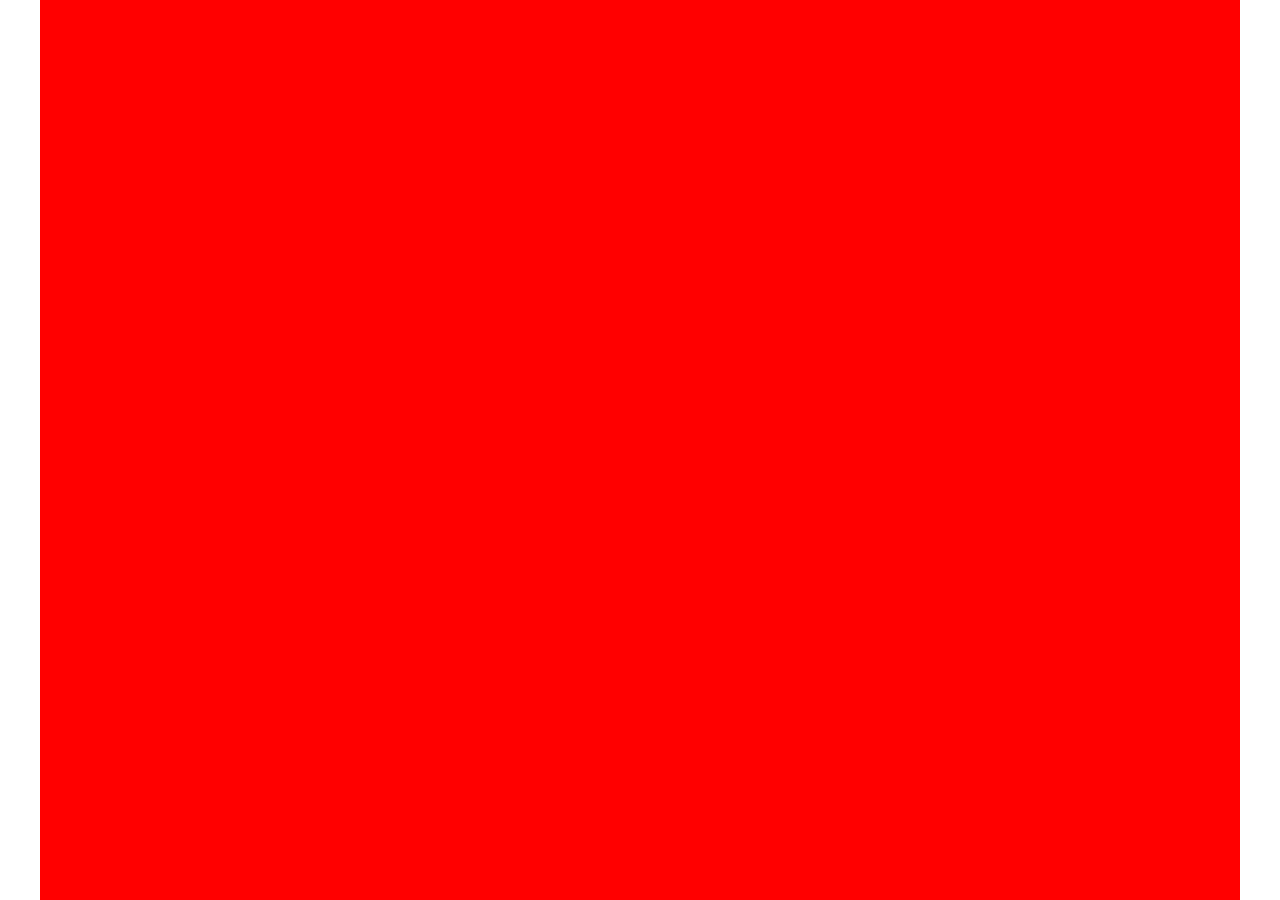
==== tesla/index.html @ 0b1d0485 "start-project" ====
<!DOCTYPE html>
<html lang="en">
<head>
  <meta charset="UTF-8">
  <meta name="viewport" content="width=device-width, initial-scale=1.0">
  <meta http-equiv="X-UA-Compatible" content="ie=edge">
  <title>Document</title>
  <link rel="stylesheet" href="css/reset.css">
  <link rel="stylesheet" href="css/style.css">
</head>
<body>
  <div class="container">
    <div class="memes"></div>
  </div>

  <script src="https://ajax.googleapis.com/ajax/libs/jquery/3.4.1/jquery.min.js"></script>
  <script src="js/main.js"></script>
</body>
</html>
---- tesla/css/style.css ----
@font-face {
  font-family: 'RobotoCondensedRegular';
  src: local("RobotoCondensedRegular"), local("RobotoCondensedRegular"), url("/font/Robotocondensed.woff2") format("woff2"), url("/font/Robotocondensed.woff") format("woff"), url("/font/Robotocondensed.ttf") format("truetype");
  font-weight: 400;
  font-style: normal;
}

@font-face {
  font-family: 'Robotocondensedbold';
  src: local("Robotocondensedbold"), local("Robotocondensedbold"), url("/font/Robotocondensedbold.woff2") format("woff2"), url("/font/Robotocondensedbold.woff") format("woff"), url("/font/Robotocondensedbold.ttf") format("truetype");
  font-weight: 700;
  font-style: normal;
}

body {
  margin: 0 auto;
}

p {
  font-family: RobotoCondensedRegular;
  font-size: 24px;
}

h1 {
  font-family: RobotoCondensedRegular;
  font-size: 4rem;
}

h2 {
  font-family: RobotoCondensedRegular;
  font-size: 1.5rem;
  line-height: 42px;
}

.container {
  max-width: 1200px;
  width: 100%;
  padding: 0 15px;
  margin: 0 auto;
}

.memes {
  width: 100%;
  height: 100vh;
  background: red;
}
/*# sourceMappingURL=style.css.map */
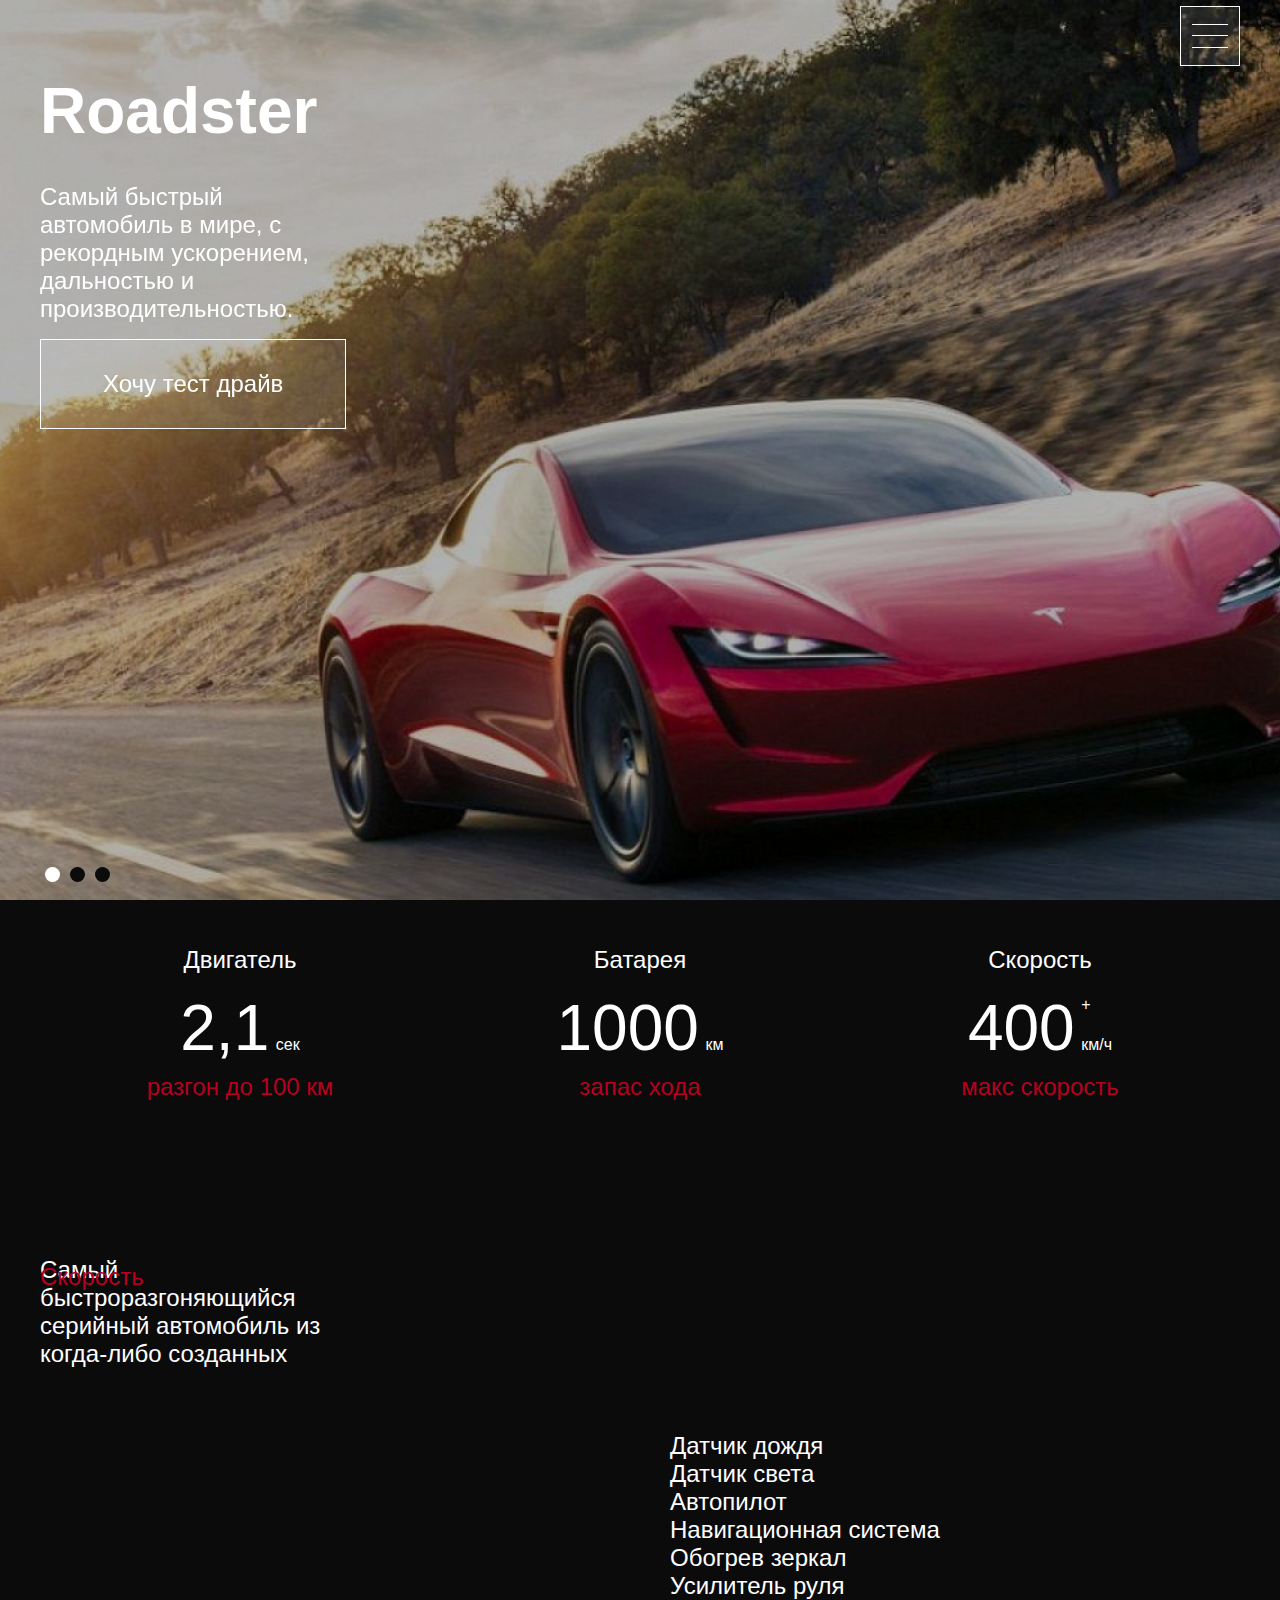
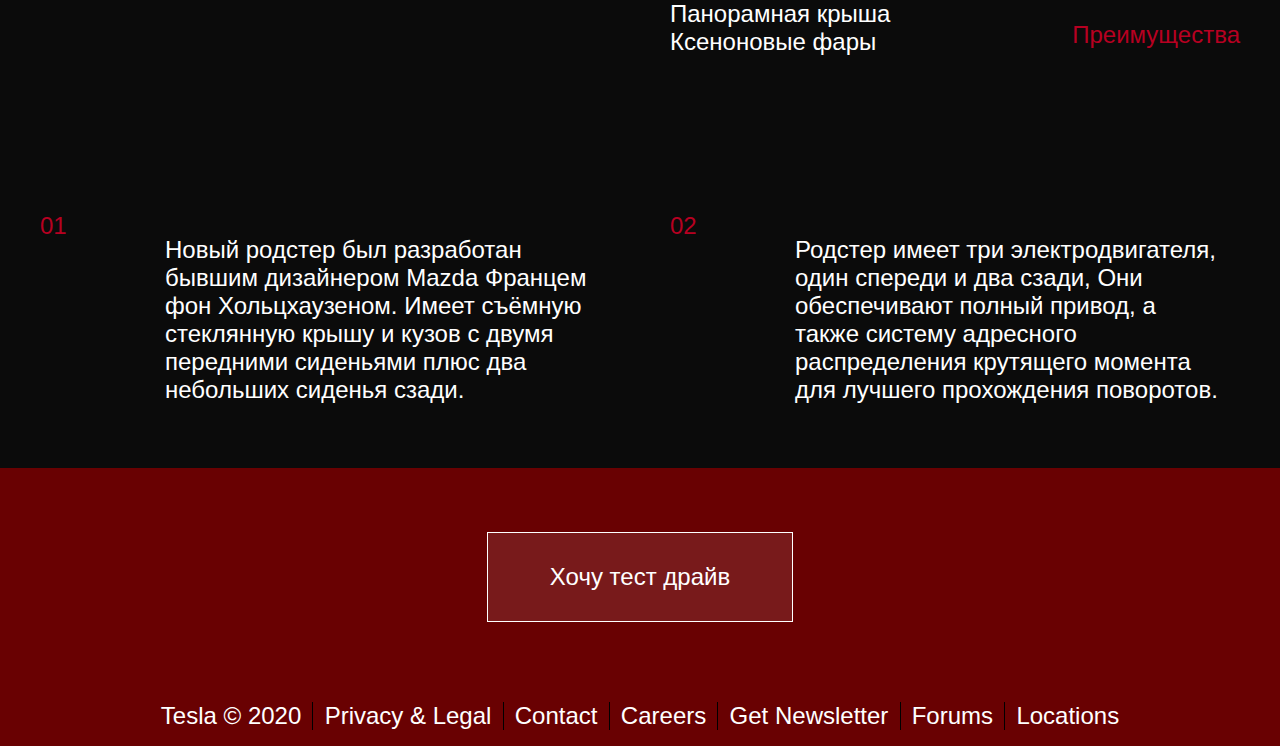
==== commit 16b08698: "production" ====
--- a/tesla/index.html
+++ b/tesla/index.html
@@ -7,13 +7,199 @@
   <title>Document</title>
   <link rel="stylesheet" href="css/reset.css">
   <link rel="stylesheet" href="css/style.css">
+  <link rel="stylesheet" href="css/slick.css">
 </head>
 <body>
-  <div class="container">
-    <div class="memes"></div>
-  </div>
+  <header class="header">
+    <div class="container">
+      <div class="header-top">
+        <div class="logo">
+          <a href="#">
+            <img src="/images/лого.png" alt="" class="logo-image">
+          </a>
+        </div>
+        <div class="header-btn" id="menu-btn">
+          <span>
+          </span>
+        </div>
+
+      </div>
+      <div class="header-content">
+        <h1 class="header-content__title">
+          Roadster
+        </h1>
+        <div class="header-content__text">
+          Самый быстрый автомобиль в мире, с рекордным ускорением, дальностью и производительностью.
+        </div>
+        <a href="#" class="header-content__btn">
+          Хочу тест драйв
+        </a>
+      </div>
+    </div>
+    <nav class="menu">
+      <div class="container">
+        <div class=""></div>
+        <div class="menu-list">
+          <ul>
+            <li><a href="#">Узнать цену</a></li>
+            <li><a href="#">Характеристики</a></li>
+            <li><a href="#">Тест Драйв</a></li>
+            <li><a href="#">Новости</a></li>
+            <li><a href="#">Контакты</a></li>
+          </ul>
+        </div>
+        
+      </div>
+    </nav>
+  </header>
+  <section class="slider-top">
+    <div class="slider">
+      <div class="slider__item" style="background-image: url(images/slide-1.png);"></div>
+      <div class="slider__item" style="background-image: url(images/slide-2.png);"></div>
+      <div class="slider__item" style="background-image: url(images/slide-3.png);"></div>
+    </div>
+  </section>
+  <section class="statistics">
+    <div class="container">
+      <div class="statistics-items">
+        <div class="statistics-item">
+          <div class="statistics-item__title">
+            Двигатель
+          </div>
+          <div class="statistics-item__num">
+            2,1 <span>сек</span> 
+          </div>
+          <div class="statistics-item__description">
+            разгон до 100 км
+          </div>
+        </div>
+        <div class="statistics-item">
+          <div class="statistics-item__title">
+            Батарея
+          </div>
+          <div class="statistics-item__num">
+            1000 <span>км</span>
+          </div>
+          <div class="statistics-item__description">
+            запас хода
+          </div>
+        </div>
+        <div class="statistics-item">
+          <div class="statistics-item__title">
+            Скорость
+          </div>
+          <div class="statistics-item__num statistics-item__num--speed">
+            400 <span>км/ч</span>
+          </div>
+          <div class="statistics-item__description">
+            макс скорость
+          </div>
+        </div>
+      </div>
+    </div>
+  </section>
+
+  <section class="video">
+    <div class="container">
+      <img src="/images/video.png" alt="">
+    </div>
+  </section>
+
+  <section class="advantages">
+    <div class="container">
+      <div class="advantages-inner">
+        <div class="advantages-inner__row">
+          <div class="advantages-descr">
+            <div class="advantages__title">
+              Скорость
+            </div>
+            <div class="advantages__text">
+              Самый 
+              быстроразгоняющийся 
+              серийный автомобиль 
+              из когда-либо созданных
+            </div>
+          </div>
+          <div class="advantages-img">
+            <img src="/images/advantages-1.png" alt="">
+          </div>
+        </div>
+        <div class="advantages-inner__row">
+          <div class="advantages-img">
+            <img src="/images/advantages-2.png" alt="">
+          </div>
+          <div class="advantages-descr">
+            <div class="advantages__text">
+              <ul>
+                <li>Датчик дождя</li>
+                <li>Датчик света</li>
+                <li>Автопилот</li>
+                <li>Навигационная система</li>
+                <li>Обогрев зеркал</li>
+                <li>Усилитель руля</li>
+                <li>Панорамная крыша</li>
+                <li>Ксеноновые фары</li>
+              </ul>
+            </div>
+            <div class="advantages__title">
+              Преимущества
+            </div>
+          </div>
+            
+        </div>
+        </div>
+      </div>
+    </div>
+  </section>
+
+  <section class="design">
+    <div class="container">
+      <div class="design__images">
+        <img src="/images/design.png" alt="">
+      </div>
+      <div class="design-row">
+        <div class="design-row__item">
+          <div class="design-row__item-num">01</div>
+          <div class="design-row__item-text">
+            Новый родстер был разработан бывшим дизайнером Mazda Францем фон Хольцхаузеном. 
+            Имеет съёмную стеклянную крышу и кузов с двумя передними сиденьями плюс два небольших сиденья сзади.
+          </div>
+        </div>
+        <div class="design-row__item">
+          <div class="design-row__item-num">02</div>
+          <div class="design-row__item-text">
+            Родстер имеет три электродвигателя, один спереди и два сзади, 
+            Они обеспечивают полный привод, а также систему адресного распределения крутящего момента для лучшего прохождения поворотов.
+          </div>
+        </div>
+      </div>
+    </div>
+  </section>
+
+  <footer class="footer">
+    <div class="container">
+      <div class="footer-btn">
+        <a href="#" class="button">
+          Хочу тест драйв
+        </a>
+      </div>
+      <ul class="footer-info">
+        <li><a href="#">Tesla © 2020</a></li>
+        <li><a href="#">Privacy & Legal</a></li>
+        <li><a href="#">Contact</a></li>
+        <li><a href="#">Careers</a></li>
+        <li><a href="#">Get Newsletter</a></li>
+        <li><a href="#">Forums</a></li>
+        <li><a href="#">Locations</a></li>
+      </ul>
+    </div>
+  </footer>
+
+
 
   <script src="https://ajax.googleapis.com/ajax/libs/jquery/3.4.1/jquery.min.js"></script>
+  <script src="js/slick.min.js"></script>
   <script src="js/main.js"></script>
+  
 </body>
 </html>--- a/tesla/css/style.css
+++ b/tesla/css/style.css
@@ -12,36 +12,588 @@
   font-style: normal;
 }
 
+* {
+  -webkit-box-sizing: border-box;
+          box-sizing: border-box;
+}
+
 body {
   margin: 0 auto;
+  background: #0B0B0B;
+  color: #fff;
+  line-height: 28px;
+  font-size: 24px;
+  font-family: RobotoCondensedRegular, sans-serif;
+}
+
+.fixed {
+  position: fixed;
+  width: 100%;
+}
+
+a {
+  color: #fff;
+  text-decoration: none;
+  cursor: pointer;
 }
 
 p {
-  font-family: RobotoCondensedRegular;
+  font-family: RobotoCondensedRegular, sans-serif;
   font-size: 24px;
 }
 
 h1 {
-  font-family: RobotoCondensedRegular;
+  font-family: Robotocondensedbold, sans-serif;
   font-size: 4rem;
+  line-height: 5rem;
 }
 
 h2 {
-  font-family: RobotoCondensedRegular;
+  font-family: Robotocondensedbold, sans-serif;
   font-size: 1.5rem;
   line-height: 42px;
 }
 
+ul {
+  list-style-type: none;
+}
+
 .container {
-  max-width: 1200px;
+  max-width: 1230px;
   width: 100%;
   padding: 0 15px;
   margin: 0 auto;
 }
 
-.memes {
-  width: 100%;
+.header {
   height: 100vh;
-  background: red;
+  position: absolute;
+  z-index: 4;
+  background-color: rgba(0, 0, 0, 0.3);
+  right: 0;
+  left: 0;
+}
+
+.myIndex {
+  z-index: 10;
+}
+
+.header-top {
+  display: -webkit-box;
+  display: -ms-flexbox;
+  display: flex;
+  -webkit-box-pack: justify;
+      -ms-flex-pack: justify;
+          justify-content: space-between;
+  -webkit-box-align: center;
+      -ms-flex-align: center;
+          align-items: center;
+}
+
+.header-top .logo {
+  padding-top: 1.5rem;
+  margin-bottom: 1.2rem;
+}
+
+@media screen and (max-width: 426px) {
+  .header-top .logo {
+    max-width: 200px;
+  }
+}
+
+.header-top .logo img {
+  width: 100%;
+}
+
+.header-top .header-btn {
+  width: 60px;
+  height: 60px;
+  border: 1px solid #fff;
+  -webkit-box-align: center;
+      -ms-flex-align: center;
+          align-items: center;
+  -webkit-box-pack: center;
+      -ms-flex-pack: center;
+          justify-content: center;
+  position: relative;
+  display: -webkit-box;
+  display: -ms-flexbox;
+  display: flex;
+  cursor: pointer;
+  background-color: rgba(255, 255, 255, 0.1);
+  -webkit-transition: all .3s ease-in-out;
+  transition: all .3s ease-in-out;
+}
+
+.header-top .header-btn span {
+  display: -webkit-box;
+  display: -ms-flexbox;
+  display: flex;
+  width: 36px;
+  height: 1px;
+  background-color: white;
+  -webkit-transition: all .3s ease-in-out;
+  transition: all .3s ease-in-out;
+}
+
+.header-top .header-btn span:after, .header-top .header-btn span:before {
+  content: '';
+  width: 36px;
+  height: 1px;
+  background-color: white;
+  position: absolute;
+  display: -webkit-box;
+  display: -ms-flexbox;
+  display: flex;
+  -webkit-transition: all .3s ease-in-out;
+  transition: all .3s ease-in-out;
+}
+
+.header-top .header-btn span:after {
+  top: 17px;
+}
+
+.header-top .header-btn span:before {
+  bottom: 17px;
+}
+
+.header-top .close-btn {
+  width: 50px;
+  height: 50px;
+  -webkit-box-align: center;
+      -ms-flex-align: center;
+          align-items: center;
+  -webkit-box-pack: center;
+      -ms-flex-pack: center;
+          justify-content: center;
+  position: relative;
+  display: -webkit-box;
+  display: -ms-flexbox;
+  display: flex;
+  cursor: pointer;
+  z-index: 11;
+  -webkit-transition: all .3s ease-in-out;
+  transition: all .3s ease-in-out;
+}
+
+.header-top .close-btn span {
+  display: -webkit-box;
+  display: -ms-flexbox;
+  display: flex;
+  width: 36px;
+  height: 1px;
+  background-color: none;
+  -webkit-transition: all .3s ease-in-out;
+  transition: all .3s ease-in-out;
+}
+
+.header-top .close-btn span:after, .header-top .close-btn span:before {
+  content: '';
+  width: 36px;
+  height: 1px;
+  background-color: #fff;
+  position: absolute;
+  display: -webkit-box;
+  display: -ms-flexbox;
+  display: flex;
+  -webkit-transition: all .3s ease-in-out;
+  transition: all .3s ease-in-out;
+}
+
+.header-top .close-btn span:after {
+  top: 25px;
+  -webkit-transform: rotate(45deg);
+          transform: rotate(45deg);
+}
+
+.header-top .close-btn span:before {
+  bottom: 24px;
+  left: 6px;
+  -webkit-transform: rotate(135deg);
+          transform: rotate(135deg);
+}
+
+.header-content {
+  -webkit-box-orient: vertical;
+  -webkit-box-direction: normal;
+      -ms-flex-direction: column;
+          flex-direction: column;
+}
+
+.header-content .header-content__title {
+  margin-bottom: 2rem;
+}
+
+.header-content .header-content__text {
+  max-width: 284px;
+  width: 100%;
+  margin-bottom: 1rem;
+}
+
+.header-content .header-content__btn {
+  display: inline-block;
+  border: 1px solid #fff;
+  padding: 30px 62px;
+  background-color: rgba(255, 255, 255, 0.1);
+  -webkit-transition: all .3s ease-in-out;
+  transition: all .3s ease-in-out;
+}
+
+.header-content .header-content__btn:hover {
+  background-color: #770302;
+  -webkit-transition: all .3s ease-in-out;
+  transition: all .3s ease-in-out;
+}
+
+.menu-active {
+  left: 0 !important;
+  -webkit-transition: all .3s ease-in-out;
+  transition: all .3s ease-in-out;
+}
+
+.menu {
+  width: 100%;
+  position: absolute;
+  top: 0;
+  left: -100%;
+  background-color: #000;
+  z-index: 10 !important;
+  -webkit-transition: all .3s ease-in-out;
+  transition: all .3s ease-in-out;
+}
+
+.menu .close-btn {
+  width: 50px;
+  height: 50px;
+  background: #fff;
+  position: absolute;
+  right: 2rem;
+  top: 2rem;
+  cursor: pointer;
+}
+
+.menu .menu-list {
+  height: 100vh;
+  display: -webkit-box;
+  display: -ms-flexbox;
+  display: flex;
+  -webkit-box-align: center;
+      -ms-flex-align: center;
+          align-items: center;
+  -webkit-box-pack: start;
+      -ms-flex-pack: start;
+          justify-content: flex-start;
+}
+
+.menu .menu-list ul {
+  display: -webkit-box;
+  display: -ms-flexbox;
+  display: flex;
+  -webkit-box-orient: vertical;
+  -webkit-box-direction: normal;
+      -ms-flex-direction: column;
+          flex-direction: column;
+  max-width: 370px;
+  width: 100%;
+}
+
+.menu .menu-list ul li a {
+  display: inline-block;
+  font-size: 2rem;
+  font-family: Robotocondensedbold, sans-serif;
+  line-height: 56px;
+  width: 100%;
+  padding: 1.2rem 1rem .7rem 0;
+  border-bottom: 3px solid #B70021;
+  -webkit-transition: all .3s ease-in-out;
+  transition: all .3s ease-in-out;
+}
+
+.menu .menu-list ul li a:hover {
+  border-bottom: 3px solid #FFFFFF;
+  -webkit-transition: all .3s ease-in-out;
+  transition: all .3s ease-in-out;
+}
+
+.slider .slick-dots {
+  position: relative;
+  margin: -3rem auto 0;
+  z-index: 5;
+  max-width: 1200px;
+}
+
+.slider .slick-dots li {
+  display: inline-block;
+  margin: 0 5px;
+}
+
+.slider .slick-dots li button {
+  width: 15px;
+  height: 15px;
+  border-radius: 50%;
+  background: #0b0b0b;
+  border: none;
+  padding: none;
+  font-size: 0;
+  cursor: pointer;
+  outline: none;
+}
+
+.slider .slick-dots .slick-active button {
+  background: #fff;
+}
+
+.slider .slider__item {
+  height: 100vh !important;
+  background-repeat: no-repeat;
+  background-size: cover;
+  background-position: center;
+}
+
+.statistics {
+  margin: 4rem 0 3.9rem;
+}
+
+.statistics-items {
+  display: -webkit-box;
+  display: -ms-flexbox;
+  display: flex;
+  -ms-flex-pack: distribute;
+      justify-content: space-around;
+  -webkit-box-align: center;
+      -ms-flex-align: center;
+          align-items: center;
+  -ms-flex-wrap: wrap;
+      flex-wrap: wrap;
+}
+
+.statistics-items .statistics-item {
+  -webkit-box-align: center;
+      -ms-flex-align: center;
+          align-items: center;
+  -webkit-box-pack: center;
+      -ms-flex-pack: center;
+          justify-content: center;
+  display: -webkit-box;
+  display: -ms-flexbox;
+  display: flex;
+  -webkit-box-orient: vertical;
+  -webkit-box-direction: normal;
+      -ms-flex-direction: column;
+          flex-direction: column;
+  -webkit-box-flex: 0;
+      -ms-flex: 0 0 200px;
+          flex: 0 0 200px;
+}
+
+.statistics-items .statistics-item .statistics-item__title {
+  margin-bottom: .9rem;
+}
+
+.statistics-items .statistics-item .statistics-item__num {
+  font-size: 4rem;
+  line-height: 5rem;
+  margin-bottom: .33rem;
+}
+
+.statistics-items .statistics-item .statistics-item__num span {
+  line-height: 28px;
+  font-size: 1rem;
+  margin-left: -0.7rem;
+  font-family: RobotoCondensedRegular, sans-serif;
+}
+
+.statistics-items .statistics-item .statistics-item__num--speed span {
+  display: inline-block;
+  position: relative;
+}
+
+.statistics-items .statistics-item .statistics-item__num--speed span::before {
+  content: '+';
+  position: absolute;
+  top: -2.5rem;
+  width: .5rem;
+  font-family: Robotocondensedbold, sans-serif;
+}
+
+.statistics-items .statistics-item .statistics-item__description {
+  color: #B70021;
+}
+
+.video {
+  margin-bottom: 4rem;
+}
+
+.video img {
+  width: 100%;
+}
+
+.advantages {
+  margin-bottom: 4rem;
+}
+
+.advantages-inner .advantages-inner__row {
+  margin-bottom: 4rem;
+  display: -webkit-box;
+  display: -ms-flexbox;
+  display: flex;
+  -webkit-box-pack: justify;
+      -ms-flex-pack: justify;
+          justify-content: space-between;
+  -webkit-box-align: center;
+      -ms-flex-align: center;
+          align-items: center;
+  position: relative;
+}
+
+@media screen and (max-width: 426px) {
+  .advantages-inner .advantages-inner__row {
+    -webkit-box-orient: vertical;
+    -webkit-box-direction: normal;
+        -ms-flex-direction: column;
+            flex-direction: column;
+  }
+}
+
+.advantages-inner .advantages-inner__row .advantages-img img {
+  width: 100%;
+}
+
+.advantages-inner .advantages-inner__row .advantages-descr {
+  max-width: 570px;
+  width: 100%;
+}
+
+.advantages-inner .advantages-inner__row .advantages-descr .advantages__title {
+  font-size: 1.5rem;
+  line-height: 42px;
+  color: #B70021;
+  position: absolute;
+  font-family: Robotocondensedbold, sans-serif;
+}
+
+@media screen and (max-width: 426px) {
+  .advantages-inner .advantages-inner__row .advantages-descr .advantages__title {
+    position: relative;
+  }
+}
+
+.advantages-inner .advantages-inner__row .advantages-descr .advantages__title:nth-child(1) {
+  top: 0;
+}
+
+.advantages-inner .advantages-inner__row .advantages-descr .advantages__title:nth-child(2) {
+  bottom: 0;
+  right: 0;
+}
+
+.advantages-inner .advantages-inner__row .advantages-descr .advantages__text {
+  max-width: 300px;
+}
+
+.design {
+  margin-bottom: 4rem;
+}
+
+.design__images {
+  margin-bottom: 4rem;
+}
+
+.design__images img {
+  width: 100%;
+}
+
+.design-row {
+  display: -webkit-box;
+  display: -ms-flexbox;
+  display: flex;
+  -webkit-box-pack: justify;
+      -ms-flex-pack: justify;
+          justify-content: space-between;
+  -ms-flex-wrap: wrap;
+      flex-wrap: wrap;
+}
+
+.design-row .design-row__item {
+  display: -webkit-box;
+  display: -ms-flexbox;
+  display: flex;
+  -webkit-box-align: start;
+      -ms-flex-align: start;
+          align-items: flex-start;
+  max-width: 570px;
+  width: 100%;
+  -webkit-box-pack: justify;
+      -ms-flex-pack: justify;
+          justify-content: space-between;
+}
+
+.design-row .design-row__item .design-row__item-num {
+  color: #B70021;
+}
+
+.design-row .design-row__item .design-row__item-text {
+  max-width: 430px;
+  padding-top: 1.5rem;
+  margin-right: 15px;
+}
+
+.footer {
+  background: #690102;
+}
+
+.footer-btn {
+  display: -webkit-box;
+  display: -ms-flexbox;
+  display: flex;
+  -webkit-box-align: center;
+      -ms-flex-align: center;
+          align-items: center;
+  -webkit-box-pack: center;
+      -ms-flex-pack: center;
+          justify-content: center;
+  padding: 4rem 0 4rem;
+}
+
+.footer-btn .button {
+  display: inline-block;
+  border: 1px solid #fff;
+  padding: 30px 62px;
+  background-color: rgba(255, 255, 255, 0.1);
+  -webkit-transition: all .3s ease-in-out;
+  transition: all .3s ease-in-out;
+}
+
+.footer-btn .button:hover {
+  background-color: #770302;
+  -webkit-transition: all .3s ease-in-out;
+  transition: all .3s ease-in-out;
+}
+
+.footer-info {
+  display: -webkit-box;
+  display: -ms-flexbox;
+  display: flex;
+  -webkit-box-align: center;
+      -ms-flex-align: center;
+          align-items: center;
+  -webkit-box-pack: center;
+      -ms-flex-pack: center;
+          justify-content: center;
+  -ms-flex-wrap: wrap;
+      flex-wrap: wrap;
+}
+
+.footer-info li {
+  padding: 0 .7rem;
+  margin: 1rem 0;
+}
+
+.footer-info li:not(:last-child) {
+  border-right: 1px solid #000;
+}
+
+.footer-info li a {
+  cursor: pointer;
 }
 /*# sourceMappingURL=style.css.map */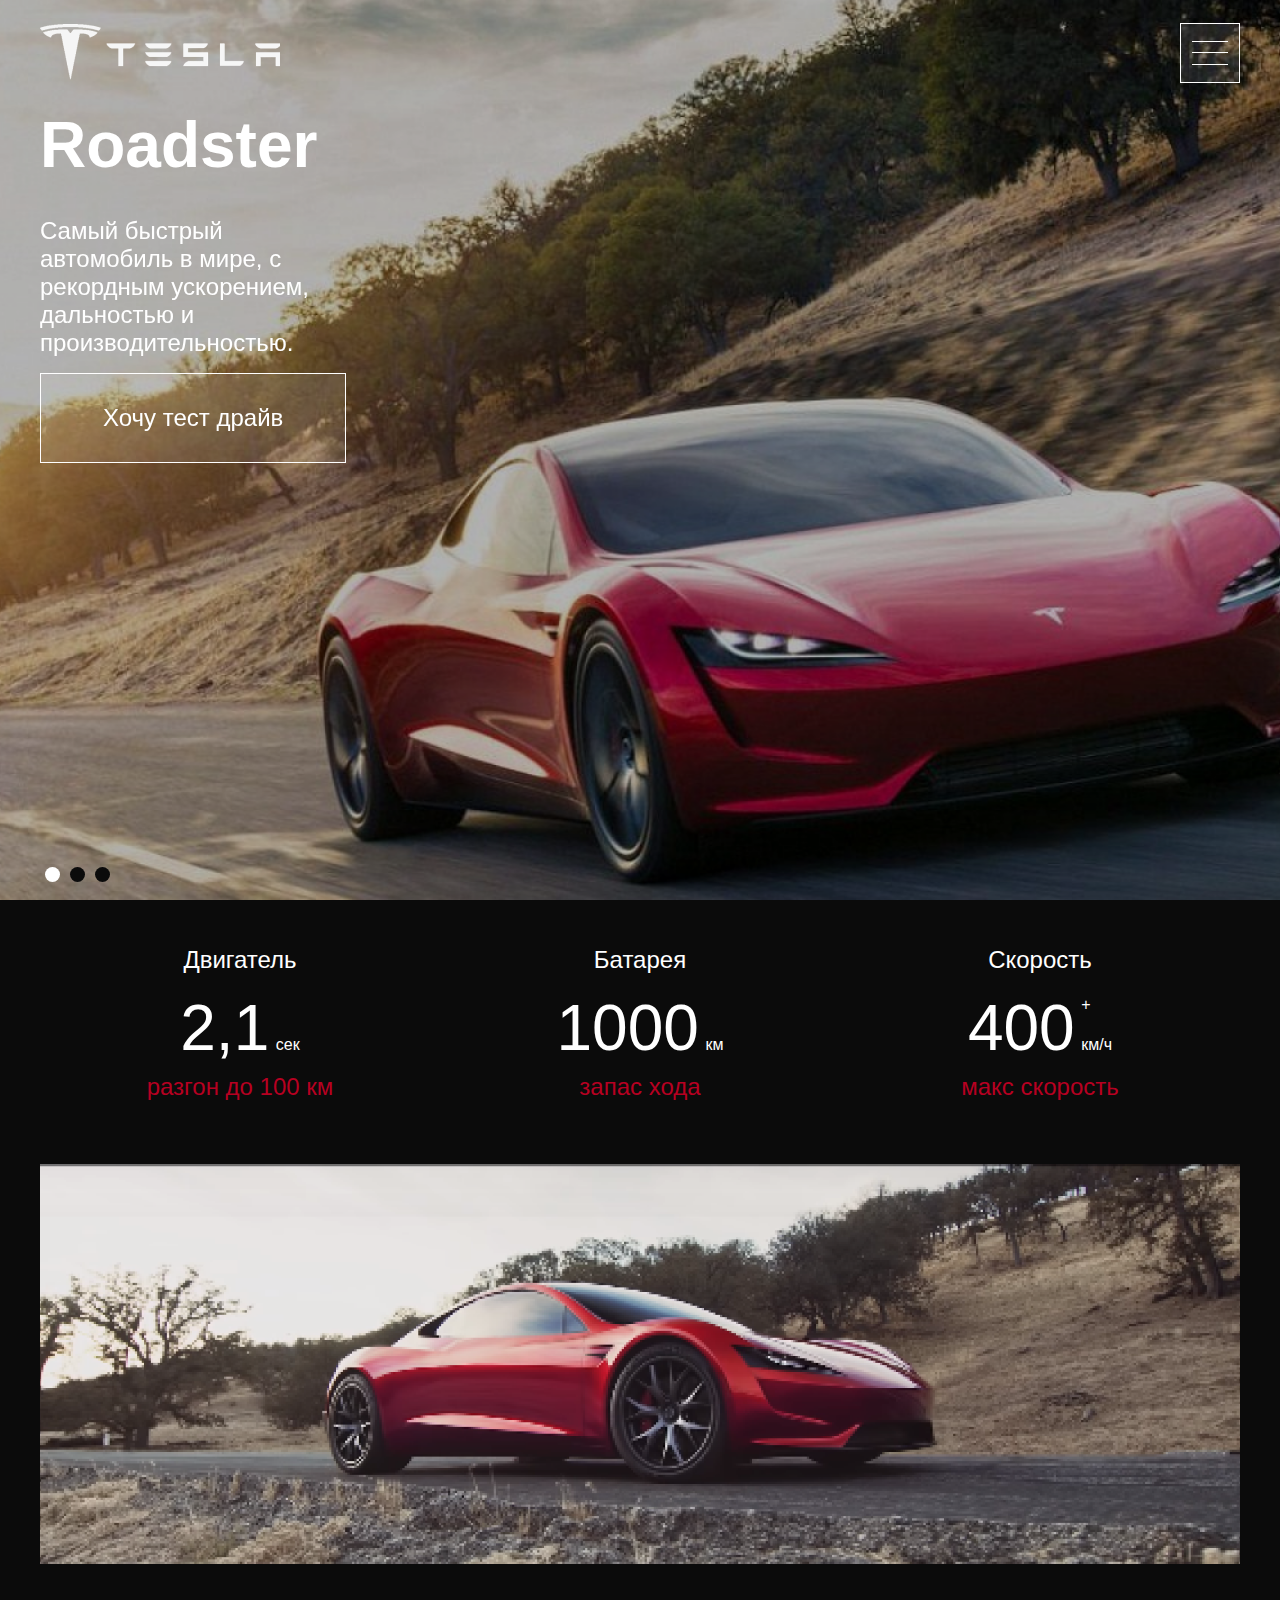
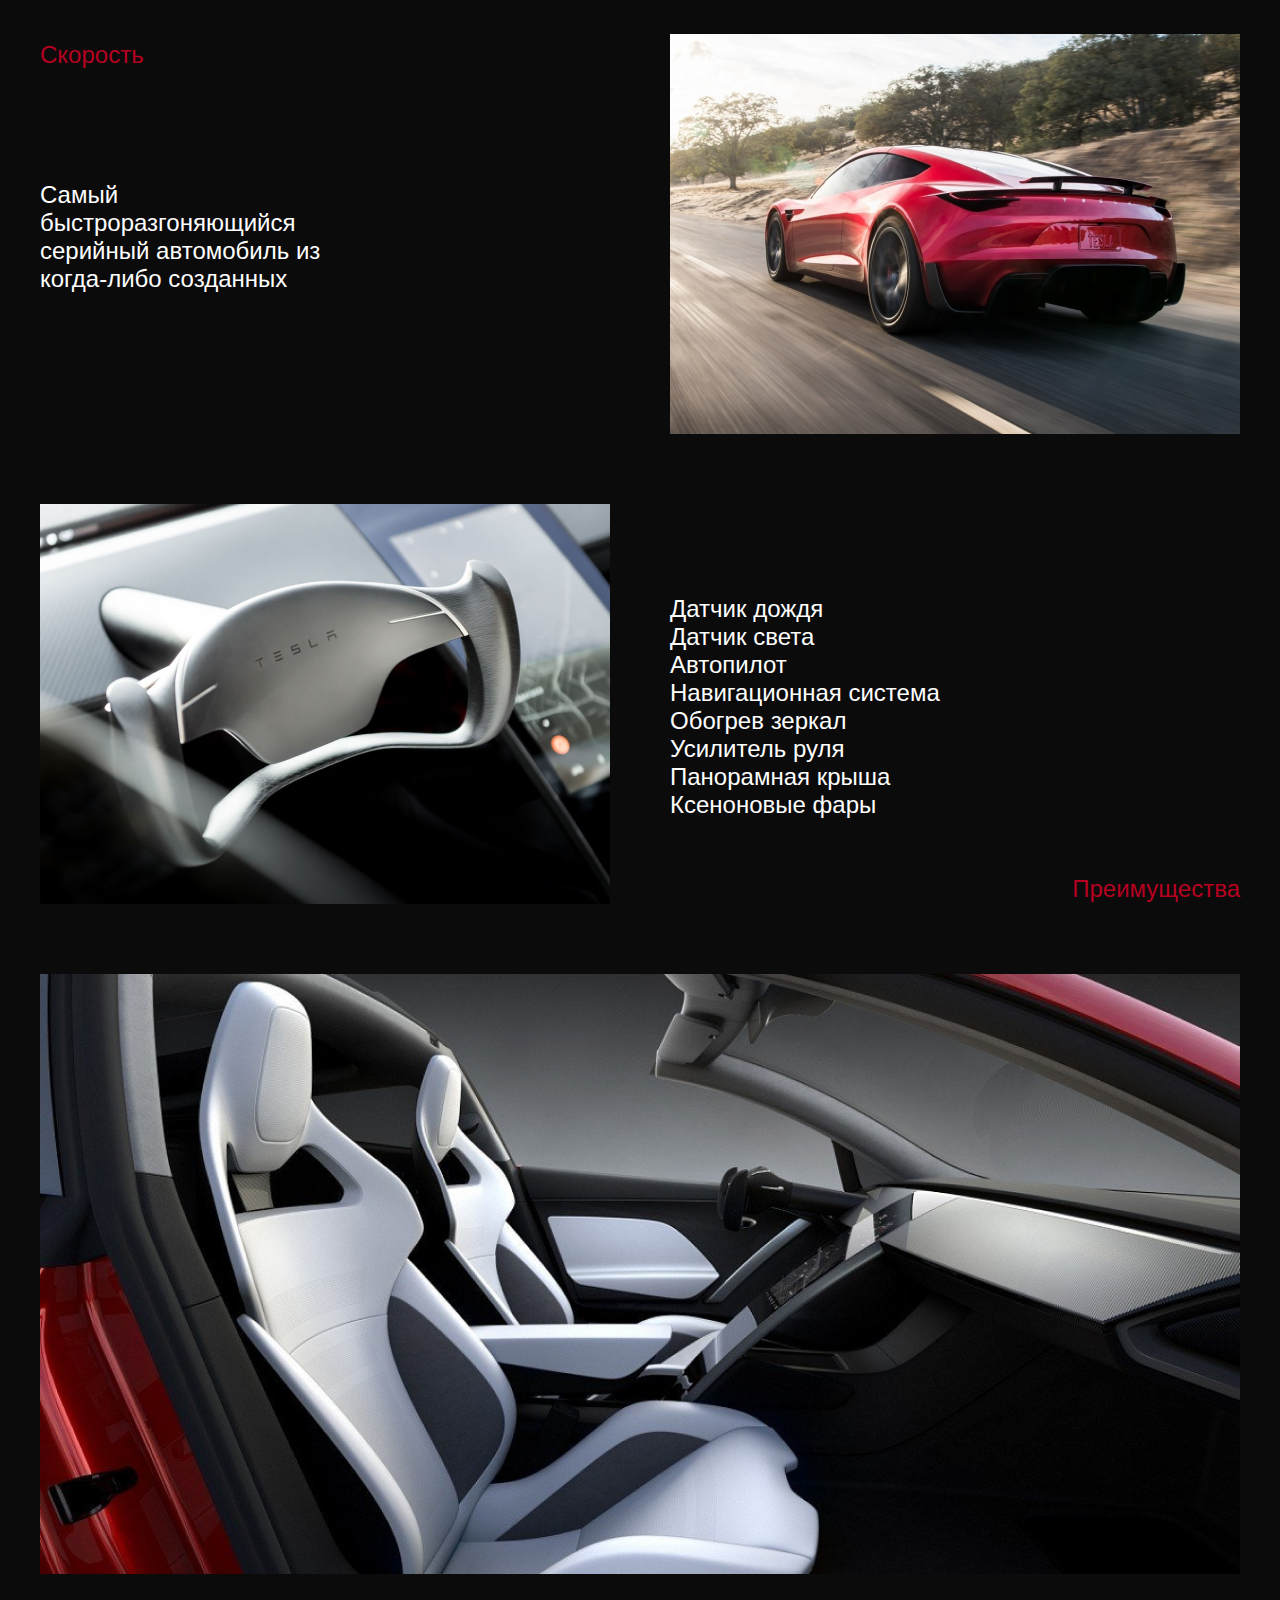
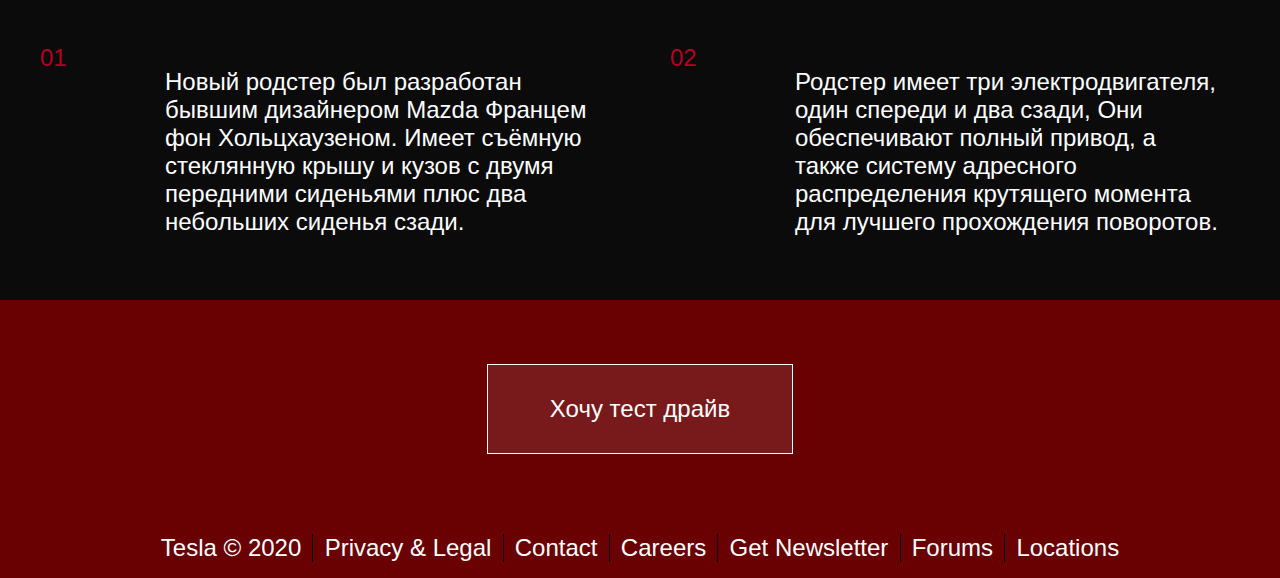
==== commit 8bce99e6: "Merge pull request #4 from SenkoTaras/site4" ====
--- a/tesla/index.html
+++ b/tesla/index.html
@@ -15,7 +15,7 @@
       <div class="header-top">
         <div class="logo">
           <a href="#">
-            <img src="/images/лого.png" alt="" class="logo-image">
+            <img src="images/лого.png" alt="" class="logo-image">
           </a>
         </div>
         <div class="header-btn" id="menu-btn">
@@ -101,7 +101,7 @@
 
   <section class="video">
     <div class="container">
-      <img src="/images/video.png" alt="">
+      <img src="images/video.png" alt="">
     </div>
   </section>
 
@@ -121,12 +121,12 @@
             </div>
           </div>
           <div class="advantages-img">
-            <img src="/images/advantages-1.png" alt="">
+            <img src="images/advantages-1.png" alt="">
           </div>
         </div>
         <div class="advantages-inner__row">
           <div class="advantages-img">
-            <img src="/images/advantages-2.png" alt="">
+            <img src="images/advantages-2.png" alt="">
           </div>
           <div class="advantages-descr">
             <div class="advantages__text">
@@ -155,7 +155,7 @@
   <section class="design">
     <div class="container">
       <div class="design__images">
-        <img src="/images/design.png" alt="">
+        <img src="images/design.png" alt="">
       </div>
       <div class="design-row">
         <div class="design-row__item">
--- a/tesla/css/style.css
+++ b/tesla/css/style.css
@@ -237,6 +237,12 @@
   background-color: rgba(255, 255, 255, 0.1);
   -webkit-transition: all .3s ease-in-out;
   transition: all .3s ease-in-out;
+}
+
+@media screen and (max-width: 426px) {
+  .header-content .header-content__btn {
+    padding: 30px 50px;
+  }
 }
 
 .header-content .header-content__btn:hover {
@@ -564,8 +570,14 @@
   transition: all .3s ease-in-out;
 }
 
+@media screen and (max-width: 426px) {
+  .footer-btn .button {
+    padding: 30px 50px;
+  }
+}
+
 .footer-btn .button:hover {
-  background-color: #770302;
+  background-color: #000;
   -webkit-transition: all .3s ease-in-out;
   transition: all .3s ease-in-out;
 }
@@ -595,5 +607,19 @@
 
 .footer-info li a {
   cursor: pointer;
+  -webkit-transition: all .3s ease-in-out;
+  transition: all .3s ease-in-out;
+}
+
+.footer-info li a:hover {
+  color: #000;
+  -webkit-transition: all .3s ease-in-out;
+  transition: all .3s ease-in-out;
+}
+
+@media screen and (max-width: 330px) {
+  .footer-info li:not(:last-child) {
+    border-right: none;
+  }
 }
 /*# sourceMappingURL=style.css.map */